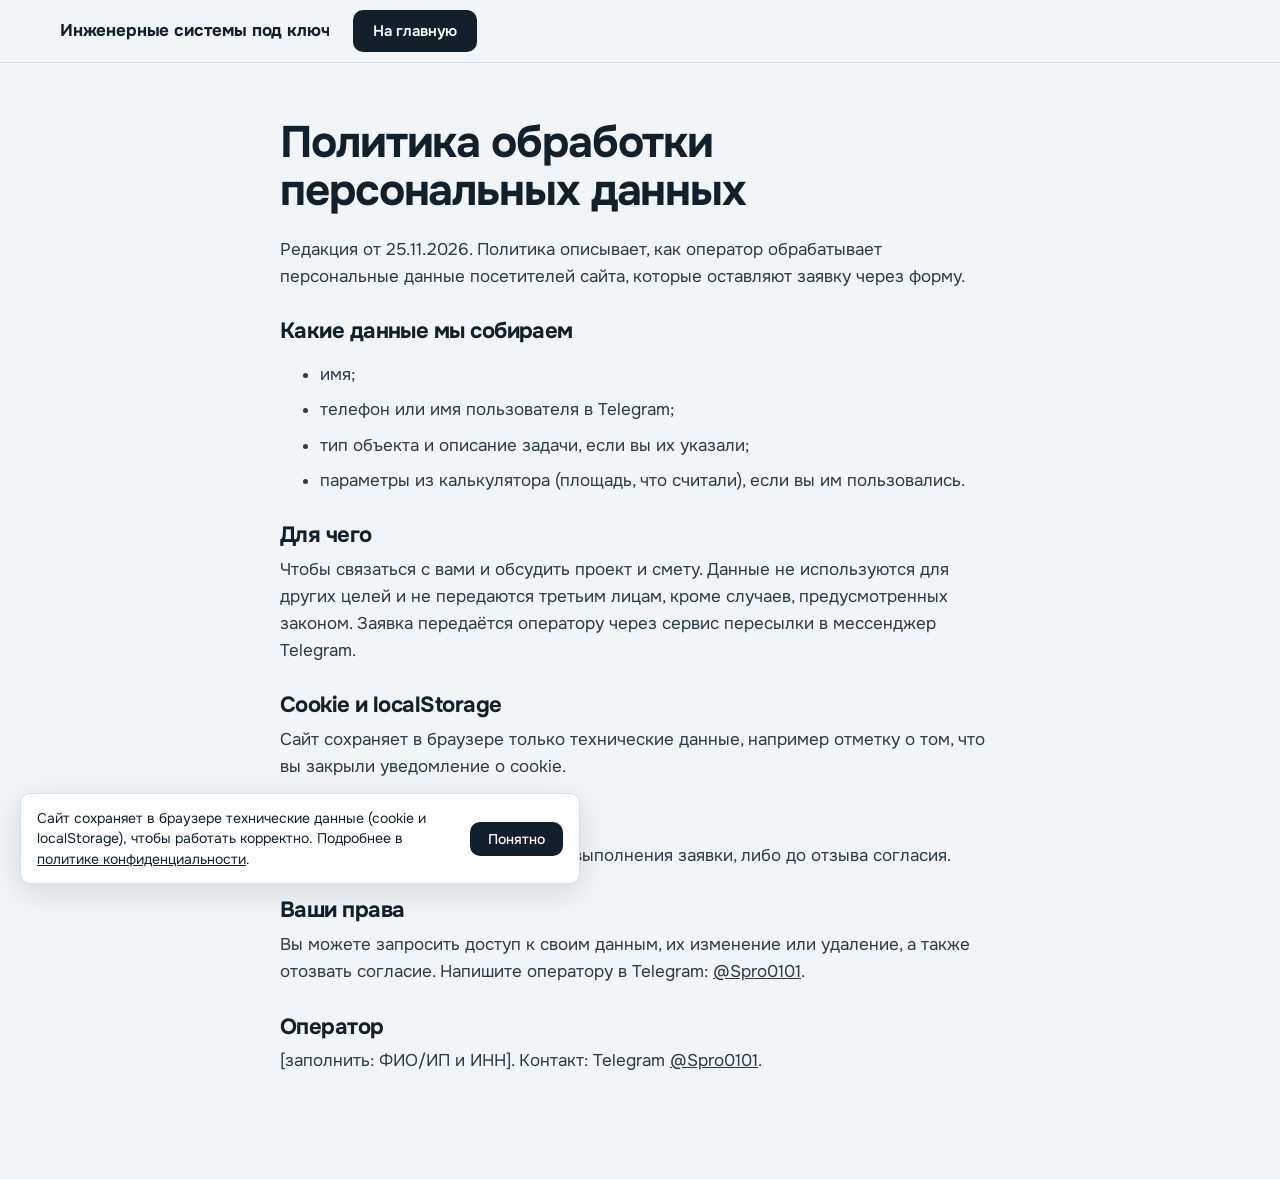
==== privacy.html @ 91e9ac5f "init: landing Инженерные системы под ключ (СПб и ЛО) Co-Authored-By: Claude Sonnet 5.5 <noreply@anth" ====
<!DOCTYPE html>
<html lang="ru">
<head>
<meta charset="utf-8">
<meta name="viewport" content="width=device-width, initial-scale=1">
<title>Политика обработки персональных данных - Инженерные системы под ключ</title>
<meta name="description" content="Как сайт обрабатывает персональные данные посетителей сайта, оставивших заявку через форму.">
<meta name="robots" content="index, follow">
<link rel="canonical" href="https://murzzsite.github.io/spro-engineering-spb/privacy.html">
<meta property="og:title" content="Политика обработки персональных данных - Инженерные системы под ключ">
<meta property="og:description" content="Как сайт обрабатывает персональные данные посетителей сайта, оставивших заявку через форму.">
<meta property="og:type" content="website">
<meta property="og:url" content="https://murzzsite.github.io/spro-engineering-spb/privacy.html">
<meta property="og:locale" content="ru_RU">
<meta property="og:site_name" content="Инженерные системы под ключ">
<meta name="twitter:card" content="summary">
<meta name="twitter:title" content="Политика обработки персональных данных - Инженерные системы под ключ">
<meta name="twitter:description" content="Как сайт обрабатывает персональные данные посетителей сайта, оставивших заявку через форму.">
<link href="https://fonts.googleapis.com/css2?family=Onest:wght@300..800&display=swap" rel="stylesheet">
<link rel="stylesheet" href="styles.css">
</head>
<body>
<header class="header"><div class="header__inner"><a class="brand" href="./"><span>Инженерные системы под ключ</span></a><a class="btn btn--head" href="./">На главную</a></div></header>
<main class="legal">
  <h1>Политика обработки персональных данных</h1>
  <p>Редакция от 25.11.2026. Политика описывает, как оператор обрабатывает персональные данные посетителей сайта, которые оставляют заявку через форму.</p>
  <h2>Какие данные мы собираем</h2>
  <ul><li>имя;</li><li>телефон или имя пользователя в Telegram;</li><li>тип объекта и описание задачи, если вы их указали;</li><li>параметры из калькулятора (площадь, что считали), если вы им пользовались.</li></ul>
  <h2>Для чего</h2>
  <p>Чтобы связаться с вами и обсудить проект и смету. Данные не используются для других целей и не передаются третьим лицам, кроме случаев, предусмотренных законом. Заявка передаётся оператору через сервис пересылки в мессенджер Telegram.</p>
  <h2>Cookie и localStorage</h2>
  <p>Сайт сохраняет в браузере только технические данные, например отметку о том, что вы закрыли уведомление о cookie.</p>
  <h2>Как долго хранятся</h2>
  <p>Пока это нужно для связи с вами и выполнения заявки, либо до отзыва согласия.</p>
  <h2>Ваши права</h2>
  <p>Вы можете запросить доступ к своим данным, их изменение или удаление, а также отозвать согласие. Напишите оператору в Telegram: <a href="https://t.me/Spro0101">@Spro0101</a>.</p>
  <h2>Оператор</h2>
  <p>[заполнить: ФИО/ИП и ИНН]. Контакт: Telegram <a href="https://t.me/Spro0101">@Spro0101</a>.</p>
</main>
<script src="cookie.js" defer></script>
</body>
</html>
---- styles.css ----
:root{
  --bg:#F2F5F7; --surface:#fff; --ink:#12202B; --muted:#55656F; --line:#D5DEE4;
  --power:#E09A00; --heat:#D8432A; --water:#2A7DB8; --smart:#12A08A;
  --font:"Onest",system-ui,"Segoe UI",Arial,sans-serif;
  --mk-bg:var(--bg); --mk-surface:#fff; --mk-text:var(--ink); --mk-muted:var(--muted);
  --mk-accent:var(--heat); --mk-fill:rgba(18,32,43,.07);
  --r:10px;
}
*{box-sizing:border-box}
html{scroll-behavior:auto;-webkit-text-size-adjust:100%}
body{margin:0;background:var(--bg);color:var(--ink);font:400 17px/1.6 var(--font);overflow-x:hidden}
img,svg{max-width:100%}
a{color:inherit}
h1,h2,h3{margin:0;font-weight:700;line-height:1.08;letter-spacing:-.025em;text-wrap:balance;overflow-wrap:anywhere}
p{margin:0}
.wrap{width:100%;max-width:1200px;margin:0 auto;padding:0 20px}
:focus-visible{outline:3px solid var(--water);outline-offset:3px}

/* buttons */
.btn{display:inline-flex;align-items:center;justify-content:center;gap:8px;min-height:46px;padding:12px 22px;border:2px solid var(--ink);border-radius:var(--r);background:var(--ink);color:#fff;font:600 16px/1.2 var(--font);text-decoration:none;cursor:pointer;transition:background .2s,color .2s,border-color .2s}
.btn:hover{background:var(--heat);border-color:var(--heat)}
.btn--ghost{background:transparent;color:var(--ink)}
.btn--ghost:hover{background:var(--ink);border-color:var(--ink);color:#fff}
.btn--big{min-height:56px;padding:15px 28px;font-size:17px}
.btn--head{min-height:42px;padding:9px 18px;font-size:15px}

/* header */
.header{position:sticky;top:0;z-index:50;background:rgba(242,245,247,.9);backdrop-filter:blur(10px);border-bottom:1px solid var(--line)}
.header__inner{display:flex;align-items:center;gap:24px;max-width:1200px;margin:0 auto;padding:10px 20px;min-width:0}
.brand{display:flex;align-items:center;gap:10px;text-decoration:none;font-weight:700;letter-spacing:-.01em;min-width:0;flex-shrink:1}
.brand__mark{flex:0 0 auto;color:var(--ink)}
.brand span{white-space:nowrap;overflow:hidden;text-overflow:ellipsis}
.nav{display:flex;gap:26px;margin-left:auto}
.nav a{text-decoration:none;font-weight:500;white-space:nowrap;font-size:16px}
.btn--head{flex:0 0 auto;white-space:nowrap}

/* hero */
.hero{position:relative;padding:56px 0 120px;overflow:hidden;background-image:linear-gradient(var(--line) 1px,transparent 1px),linear-gradient(90deg,var(--line) 1px,transparent 1px);background-size:48px 48px;background-position:-1px -1px}
.hero::before{content:"";position:absolute;inset:0;background:linear-gradient(180deg,rgba(242,245,247,.78),rgba(242,245,247,.96) 70%,var(--bg))}
.hero__grid{position:relative;display:grid;grid-template-columns:minmax(0,1.5fr) minmax(0,1fr);gap:56px;align-items:end}
.hero__kicker{font-weight:500;color:var(--muted);margin-bottom:22px;font-size:16px}
.hero__h1{font-size:clamp(40px,6.2vw,88px);font-weight:700;letter-spacing:-.04em;line-height:.98}
.hero__lead{margin-top:28px;max-width:34em;font-size:19px;color:#2a3a46}
.hero__cta{display:flex;flex-wrap:wrap;gap:12px;margin-top:34px}
.hero__facts{list-style:none;margin:0;padding:0;display:grid;gap:0;border-left:3px solid var(--ink)}
.hero__facts li{padding:16px 0 16px 22px;border-bottom:1px solid var(--line);display:grid;gap:2px}
.hero__facts li:last-child{border-bottom:0}
.hero__facts b{font-size:clamp(28px,3.4vw,40px);font-weight:700;letter-spacing:-.03em;line-height:1.05}
.hero__facts span{color:var(--muted);font-size:16px}
.hero__routes{position:absolute;left:0;bottom:0;width:100%;height:150px;pointer-events:none}
.rt{fill:none;stroke-width:4;stroke-dasharray:1;stroke-dashoffset:1;stroke-linecap:round;vector-effect:non-scaling-stroke;animation:draw 2.4s .3s cubic-bezier(.22,1,.36,1) forwards}
.rt--heat{stroke:var(--heat)}.rt--water{stroke:var(--water);animation-delay:.5s}.rt--power{stroke:var(--power);animation-delay:.7s}
@keyframes draw{to{stroke-dashoffset:0}}

/* scene */
.scene{position:relative;background:var(--surface);border-top:1px solid var(--line);border-bottom:1px solid var(--line)}
.scene.is-pin{height:520vh}
.scene__stick{display:flex;align-items:center;padding:56px 0}
.is-pin .scene__stick{position:sticky;top:57px;height:calc(100vh - 57px);height:calc(100svh - 57px);overflow:hidden;padding:0}
.scene__grid{display:grid;grid-template-columns:minmax(0,5fr) minmax(0,7fr);gap:40px;align-items:center}
.scene__h{font-size:clamp(28px,3.4vw,44px);margin-bottom:22px}
.scene__tabs{list-style:none;display:none;flex-wrap:wrap;gap:8px;margin:0 0 22px;padding:0}
.scene__tabs button{min-height:40px;padding:8px 14px;border:2px solid var(--line);border-radius:999px;background:transparent;font:500 15px/1.1 var(--font);color:var(--muted);cursor:pointer;transition:all .25s}
.scene__tabs button.is-on{border-color:var(--ink);background:var(--ink);color:#fff}
.scene__text{display:grid;gap:22px}
.is-pin .scene__tabs{display:flex}
.is-pin .scene__text{gap:0}
.is-pin .st{grid-area:1/1;opacity:0;transform:translateY(14px);pointer-events:none;transition:opacity .45s,transform .55s cubic-bezier(.22,1,.36,1)}
.is-pin .st.is-on{opacity:1;transform:none;pointer-events:auto}
.st h3{font-size:clamp(22px,2.2vw,28px);margin-bottom:12px}
.st p{color:#2a3a46}
.st__price{margin-top:16px;padding-top:14px;border-top:2px solid var(--ink);font-size:18px}
.st__price b{font-size:clamp(26px,3vw,36px);letter-spacing:-.03em;margin-right:6px}
.scene__fig{margin:0}
#house{display:block;width:100%;height:auto;max-height:calc(100svh - 150px);border:1px solid var(--line);border-radius:var(--r);background:var(--bg)}
.is-pin .ly path[pathLength="1"]{stroke-dasharray:1 1;stroke-dashoffset:1}
.pop{transform-box:fill-box;transform-origin:center}
.is-pin .pop{opacity:0;transform:scale(.3);transition:opacity .4s,transform .5s cubic-bezier(.34,1.56,.64,1)}
.is-pin .pop.in{opacity:1;transform:none}
.ly{transition:opacity .4s}
.flow{opacity:.9;animation:flow 1.4s linear infinite;transition:opacity .4s}
.is-pin .flow{opacity:0}
.is-pin .flow.in{opacity:.9}
@keyframes flow{to{stroke-dashoffset:-34}}
.ring{transform-box:fill-box;transform-origin:center;opacity:0;animation:ring 2.2s ease-out infinite}
.ring--2{animation-delay:1.1s}
.is-pin .ring:not(.in){animation:none}
@keyframes ring{0%{opacity:.8;transform:scale(.6)}100%{opacity:0;transform:scale(2.6)}}
.legend{display:flex;flex-wrap:wrap;gap:6px 16px;margin-top:12px;font-size:14px;color:var(--muted)}
.legend span{display:inline-flex;align-items:center;gap:6px}
.legend i{width:16px;height:4px;border-radius:2px;display:inline-block}

/* sections */
.sec{padding:96px 0}
.sec__h{font-size:clamp(28px,4vw,52px);max-width:20em;margin-bottom:34px}
.why__list{border-top:2px solid var(--ink)}
.why__row{display:grid;grid-template-columns:minmax(0,5fr) minmax(0,7fr);gap:32px;padding:22px 0;border-bottom:1px solid var(--line);align-items:baseline}
.why__fear{font-size:clamp(20px,2.2vw,28px);font-weight:700;letter-spacing:-.02em;line-height:1.15}
.why__ans{color:#2a3a46;max-width:36em}
.why__note{margin-top:34px;max-width:40em;font-size:20px;font-weight:500}
.aud{background:var(--surface);border-top:1px solid var(--line);border-bottom:1px solid var(--line)}
.aud__grid{display:grid;grid-template-columns:1fr 1fr;gap:56px}
.aud .sec__h{font-size:clamp(24px,2.8vw,34px);margin-bottom:16px}
.aud p{color:#2a3a46}

/* calc */
.calc__box{display:grid;grid-template-columns:minmax(0,1fr) minmax(0,1fr);background:var(--surface);border:2px solid var(--ink);border-radius:var(--r);overflow:hidden}
.calc__ctl{padding:32px;display:grid;gap:20px;align-content:start}
.calc__what{align-self:start;justify-self:start;max-width:100%;flex-wrap:nowrap}
.calc__what [data-pill-item]{white-space:nowrap}
.calc__area{display:flex;justify-content:space-between;align-items:baseline;gap:12px;font-weight:500}
.calc__areaval{display:inline-flex;align-items:baseline;gap:6px}
.calc__areaval input{width:5.2em;padding:6px 8px;border:2px solid var(--line);border-radius:8px;font:700 28px/1.1 var(--font);text-align:right;font-variant-numeric:tabular-nums;color:var(--ink);background:var(--bg)}
.calc__areaval em{font-style:normal;font-size:20px;color:var(--muted)}
input[type=range]{width:100%;height:32px;background:transparent;-webkit-appearance:none;appearance:none;accent-color:var(--ink)}
input[type=range]::-webkit-slider-runnable-track{height:6px;background:var(--line);border-radius:3px}
input[type=range]::-webkit-slider-thumb{-webkit-appearance:none;width:28px;height:28px;margin-top:-11px;border-radius:50%;background:var(--ink);border:4px solid #fff;box-shadow:0 0 0 2px var(--ink)}
input[type=range]::-moz-range-track{height:6px;background:var(--line);border-radius:3px}
input[type=range]::-moz-range-thumb{width:20px;height:20px;border-radius:50%;background:var(--ink);border:4px solid #fff;box-shadow:0 0 0 2px var(--ink)}
.calc__tip{font-size:15px;color:var(--muted)}
.calc__out{padding:32px;background:var(--bg);border-left:2px solid var(--ink);display:grid;gap:14px;align-content:start}
.calc__lab{color:var(--muted);font-weight:500}
.calc__sum{font-size:clamp(40px,6vw,76px);font-weight:700;letter-spacing:-.04em;line-height:1;font-variant-numeric:tabular-nums;overflow-wrap:anywhere}
.calc__sum small{font-size:.5em;font-weight:500;color:var(--muted)}
.calc__bar{display:flex;height:10px;border-radius:5px;overflow:hidden;background:var(--line)}
.calc__bar i{display:block;height:100%;transition:width .5s cubic-bezier(.22,1,.36,1)}
.b-power{background:var(--power)}.b-heat{background:var(--heat)}.b-free{background:var(--smart)}
.calc__rows{margin:0;display:grid;gap:8px}
.calc__rows>div{display:flex;justify-content:space-between;gap:16px;font-size:16px;align-items:baseline}
.calc__rows dt{display:flex;align-items:baseline;gap:8px;min-width:0}
.calc__rows dt i{width:10px;height:10px;border-radius:2px;flex:0 0 auto}
.calc__rows dd{margin:0;font-weight:700;font-variant-numeric:tabular-nums;white-space:nowrap}
.calc__disc{font-size:15px;color:var(--muted);padding-top:6px;border-top:1px solid var(--line)}
.calc__ex{margin-top:22px;color:var(--muted);max-width:44em}

/* steps */
.steps__list{list-style:none;margin:0;padding:0;display:grid;grid-template-columns:repeat(5,minmax(0,1fr));gap:0;counter-reset:s;border-top:2px solid var(--ink)}
.steps__list li{counter-increment:s;padding:20px 18px 0 0;position:relative}
.steps__list li::before{content:counter(s);display:block;font-weight:700;font-size:15px;color:var(--muted);margin-bottom:10px}
.steps__list h3{font-size:22px;margin-bottom:8px}
.steps__list p{font-size:16px;color:#2a3a46}

/* guide */
.guide{padding:0 0 96px}
.guide__box{display:grid;grid-template-columns:minmax(0,1fr) auto;gap:32px;align-items:center;background:var(--ink);color:#fff;border-radius:var(--r);padding:40px}
.guide__box .sec__h{font-size:clamp(24px,3vw,38px);margin-bottom:14px}
.guide__box p{color:#cfd9e0;max-width:38em}
.guide__box .btn{background:#fff;color:var(--ink);border-color:#fff}
.guide__box .btn:hover{background:var(--power);border-color:var(--power);color:var(--ink)}

/* faq */
.faq{background:var(--surface);border-top:1px solid var(--line)}
.faq__list{border-top:2px solid var(--ink);max-width:860px}
.faq details{border-bottom:1px solid var(--line)}
.faq summary{list-style:none;cursor:pointer;padding:20px 40px 20px 0;font-size:20px;font-weight:600;letter-spacing:-.01em;position:relative}
.faq summary::-webkit-details-marker{display:none}
.faq summary::after{content:"+";position:absolute;right:4px;top:50%;transform:translateY(-50%);font-size:28px;font-weight:400;transition:transform .3s}
.faq details[open] summary::after{transform:translateY(-50%) rotate(45deg)}
.faq details p{padding:0 0 22px;color:#2a3a46;max-width:44em}

/* contact */
.contact__grid{display:grid;grid-template-columns:minmax(0,1fr) minmax(0,1fr);gap:56px;align-items:start}
.contact__grid>div>p{max-width:30em;color:#2a3a46}
.tg{display:inline-block;margin-top:22px;font-size:clamp(32px,5vw,56px);font-weight:700;letter-spacing:-.03em;text-decoration:none;border-bottom:4px solid var(--heat)}
.contact__area{margin-top:22px;color:var(--muted)}
.form{display:grid;gap:16px;background:var(--surface);border:2px solid var(--ink);border-radius:var(--r);padding:28px}
.form label{display:grid;gap:6px;font-weight:500;font-size:15px}
.form input[type=text],.form select{width:100%;min-height:48px;padding:10px 12px;border:2px solid var(--line);border-radius:8px;font:400 17px var(--font);color:var(--ink);background:var(--bg)}
.form input:focus,.form select:focus{border-color:var(--ink);outline:none}
.form .form__ok{display:flex;gap:10px;align-items:flex-start;font-weight:400;font-size:14px;color:var(--muted);line-height:1.45}
.form__ok input{width:22px;height:22px;flex:0 0 auto;margin:0;accent-color:var(--ink)}
.form__msg{min-height:1.4em;font-size:15px;color:var(--smart);font-weight:500}
.form__msg.err{color:var(--heat)}
.form .btn:disabled{opacity:.6}

.footer{border-top:1px solid var(--line);padding:32px 0 40px;font-size:14px;color:var(--muted)}
.footer__in{display:grid;gap:6px}

/* legal */
.legal{max-width:760px;margin:0 auto;padding:56px 20px 96px}
.legal h1{font-size:clamp(30px,5vw,44px);margin-bottom:22px}
.legal h2{font-size:22px;margin:30px 0 8px}
.legal p,.legal li{color:#2a3a46;margin-bottom:8px}

/* responsive */
@media (max-width:900px){
  .hero{padding:48px 0 110px}
  .hero__grid{grid-template-columns:1fr;gap:36px}
  .why__row{grid-template-columns:1fr;gap:8px}
  .aud__grid,.contact__grid{grid-template-columns:1fr;gap:36px}
  .calc__box{grid-template-columns:1fr}
  .calc__out{border-left:0;border-top:2px solid var(--ink)}
  .steps__list{grid-template-columns:1fr 1fr;gap:0 24px}
  .steps__list li{padding-bottom:22px}
  .guide__box{grid-template-columns:1fr;padding:28px}
  .sec{padding:72px 0}
}
@media (max-width:820px){
  .scene__grid{grid-template-columns:1fr;gap:12px}
  .is-pin .scene__stick{align-items:flex-start;padding-top:10px}
  .scene__h{display:none}
  .scene__fig{order:-1}
  .is-pin #house{max-height:40svh}
  .scene__tabs{gap:6px;margin-bottom:10px}
  .scene__tabs button{min-height:38px;padding:7px 11px;font-size:14px}
  .legend{display:none}
  .st h3{margin-bottom:6px}
  .st p{font-size:15px;line-height:1.45}
  .st__price{margin-top:8px;padding-top:8px;font-size:16px}
  .scene:not(.is-pin) .scene__grid{gap:24px}
  .scene:not(.is-pin) #house{max-height:none}
}
@media (max-width:760px){
  .nav{display:none}
  .btn--head{margin-left:auto}
}
@media (max-width:560px){
  body{font-size:16px}
  .calc__ctl,.calc__out{padding:22px 18px}
  .calc__what [data-pill-item]{padding:9px 11px;font-size:14px}
  .form{padding:20px 16px}
  .steps__list{grid-template-columns:1fr}
  .hero__cta .btn{width:100%}
  .brand span{font-size:14px}
}
@media (max-width:400px){
  .brand span{display:none}
}
@media (prefers-reduced-motion:reduce){
  .rt{animation:none;stroke-dashoffset:0}
  .flow,.ring{animation:none}
  .st,.pop,.calc__bar i{transition:none}
}
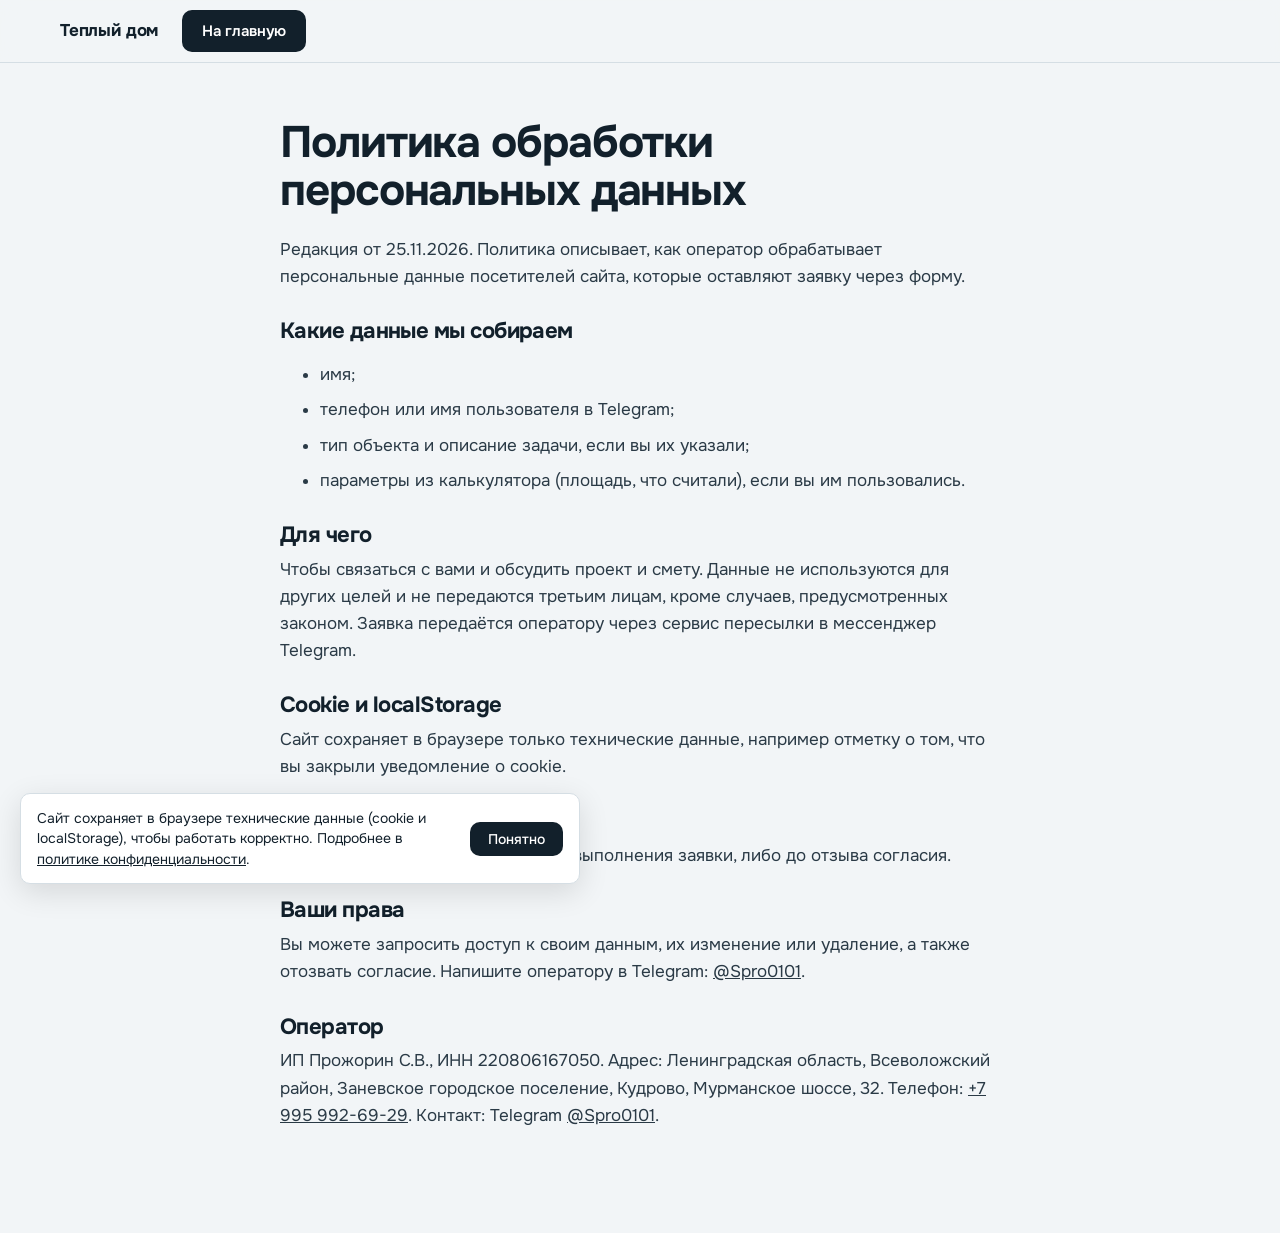
==== commit 71bfae14: "Правки клиента: название Теплый дом, контакты, реквизиты, порядок этапов, бот Co-Authored-By: Claude" ====
--- a/privacy.html
+++ b/privacy.html
@@ -3,24 +3,24 @@
 <head>
 <meta charset="utf-8">
 <meta name="viewport" content="width=device-width, initial-scale=1">
-<title>Политика обработки персональных данных - Инженерные системы под ключ</title>
+<title>Политика обработки персональных данных - Теплый дом</title>
 <meta name="description" content="Как сайт обрабатывает персональные данные посетителей сайта, оставивших заявку через форму.">
 <meta name="robots" content="index, follow">
 <link rel="canonical" href="https://murzzsite.github.io/spro-engineering-spb/privacy.html">
-<meta property="og:title" content="Политика обработки персональных данных - Инженерные системы под ключ">
+<meta property="og:title" content="Политика обработки персональных данных - Теплый дом">
 <meta property="og:description" content="Как сайт обрабатывает персональные данные посетителей сайта, оставивших заявку через форму.">
 <meta property="og:type" content="website">
 <meta property="og:url" content="https://murzzsite.github.io/spro-engineering-spb/privacy.html">
 <meta property="og:locale" content="ru_RU">
-<meta property="og:site_name" content="Инженерные системы под ключ">
+<meta property="og:site_name" content="Теплый дом">
 <meta name="twitter:card" content="summary">
-<meta name="twitter:title" content="Политика обработки персональных данных - Инженерные системы под ключ">
+<meta name="twitter:title" content="Политика обработки персональных данных - Теплый дом">
 <meta name="twitter:description" content="Как сайт обрабатывает персональные данные посетителей сайта, оставивших заявку через форму.">
 <link href="https://fonts.googleapis.com/css2?family=Onest:wght@300..800&display=swap" rel="stylesheet">
 <link rel="stylesheet" href="styles.css">
 </head>
 <body>
-<header class="header"><div class="header__inner"><a class="brand" href="./"><span>Инженерные системы под ключ</span></a><a class="btn btn--head" href="./">На главную</a></div></header>
+<header class="header"><div class="header__inner"><a class="brand" href="./"><span>Теплый дом</span></a><a class="btn btn--head" href="./">На главную</a></div></header>
 <main class="legal">
   <h1>Политика обработки персональных данных</h1>
   <p>Редакция от 25.11.2026. Политика описывает, как оператор обрабатывает персональные данные посетителей сайта, которые оставляют заявку через форму.</p>
@@ -35,7 +35,7 @@
   <h2>Ваши права</h2>
   <p>Вы можете запросить доступ к своим данным, их изменение или удаление, а также отозвать согласие. Напишите оператору в Telegram: <a href="https://t.me/Spro0101">@Spro0101</a>.</p>
   <h2>Оператор</h2>
-  <p>[заполнить: ФИО/ИП и ИНН]. Контакт: Telegram <a href="https://t.me/Spro0101">@Spro0101</a>.</p>
+  <p>ИП Прожорин С.В., ИНН 220806167050. Адрес: Ленинградская область, Всеволожский район, Заневское городское поселение, Кудрово, Мурманское шоссе, 32. Телефон: <a href="tel:+79959926929">+7 995 992-69-29</a>. Контакт: Telegram <a href="https://t.me/Spro0101">@Spro0101</a>.</p>
 </main>
 <script src="cookie.js" defer></script>
 </body>
--- a/styles.css
+++ b/styles.css
@@ -231,3 +231,12 @@
   .flow,.ring{animation:none}
   .st,.pop,.calc__bar i{transition:none}
 }
+
+.head__tel{margin-left:auto;font-weight:600;font-size:15px;text-decoration:none;white-space:nowrap;color:var(--ink)}
+.btn--call{display:none}
+.contact__tel{margin-top:14px;font-size:20px;font-weight:600}
+.contact__tel a{text-decoration:none}
+.contact__addr{margin-top:8px;color:var(--muted)}
+.footer__in a{color:inherit}
+@media (max-width:900px){.head__tel{display:none}}
+@media (max-width:760px){.btn--call{display:inline-flex}}
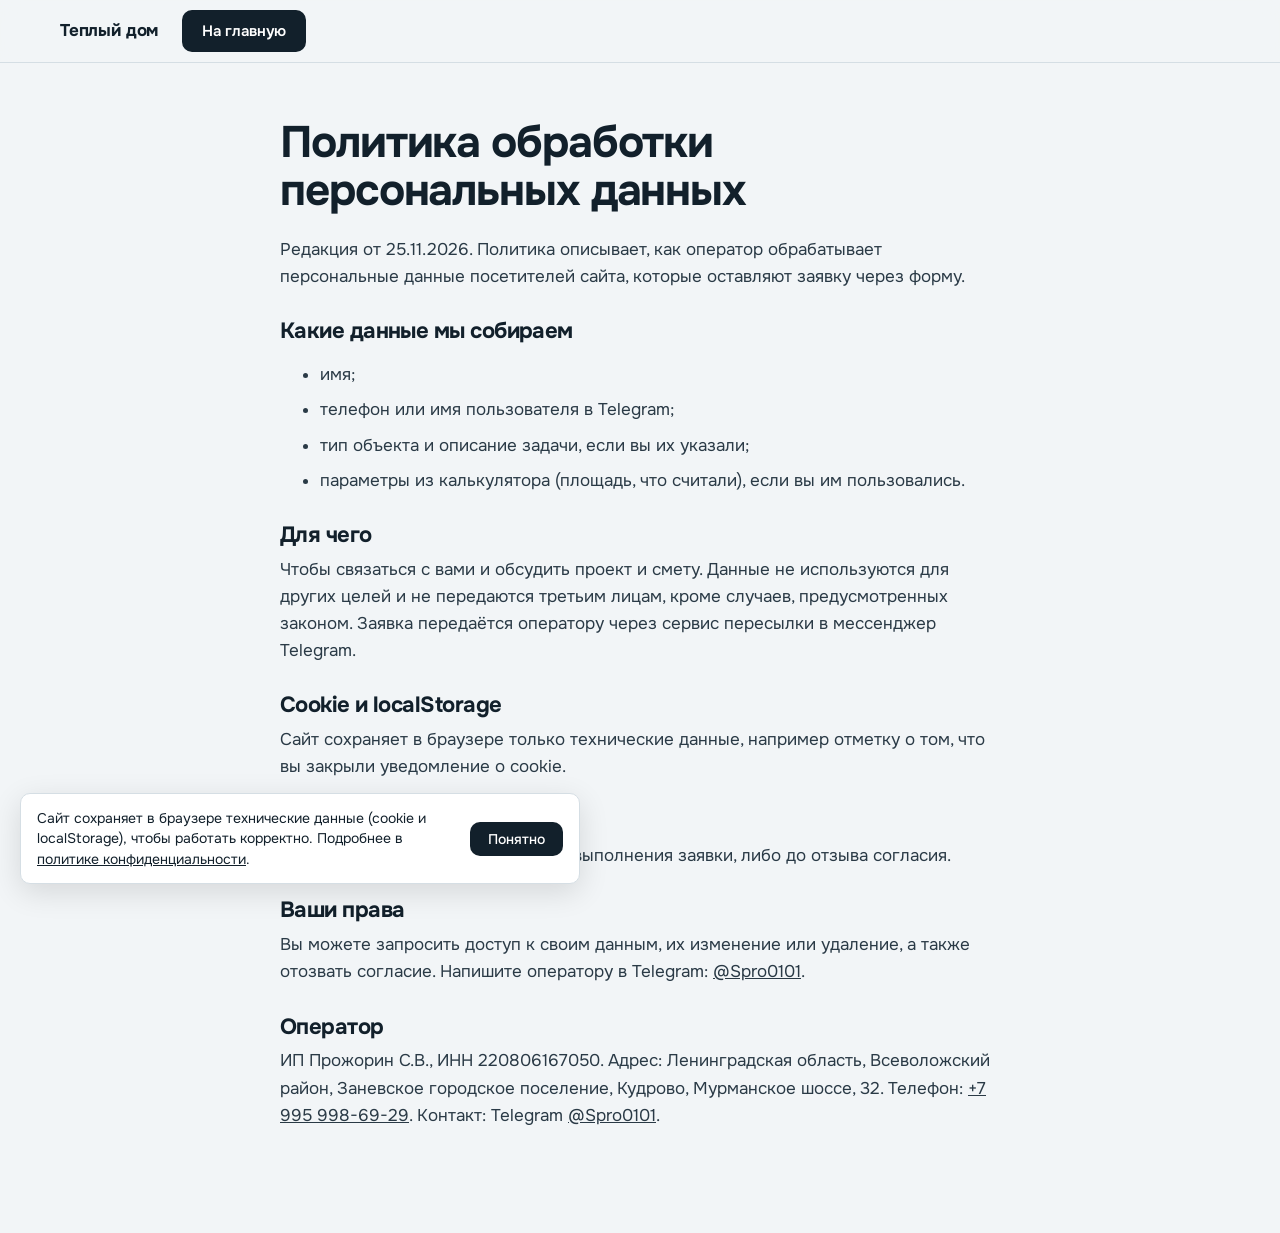
==== commit e4d7b214: "Исправлен номер телефона: +7 995 998-69-29 Co-Authored-By: Claude Sonnet 5.5 <noreply@anthropic.com>" ====
--- a/privacy.html
+++ b/privacy.html
@@ -35,7 +35,7 @@
   <h2>Ваши права</h2>
   <p>Вы можете запросить доступ к своим данным, их изменение или удаление, а также отозвать согласие. Напишите оператору в Telegram: <a href="https://t.me/Spro0101">@Spro0101</a>.</p>
   <h2>Оператор</h2>
-  <p>ИП Прожорин С.В., ИНН 220806167050. Адрес: Ленинградская область, Всеволожский район, Заневское городское поселение, Кудрово, Мурманское шоссе, 32. Телефон: <a href="tel:+79959926929">+7 995 992-69-29</a>. Контакт: Telegram <a href="https://t.me/Spro0101">@Spro0101</a>.</p>
+  <p>ИП Прожорин С.В., ИНН 220806167050. Адрес: Ленинградская область, Всеволожский район, Заневское городское поселение, Кудрово, Мурманское шоссе, 32. Телефон: <a href="tel:+79959986929">+7 995 998-69-29</a>. Контакт: Telegram <a href="https://t.me/Spro0101">@Spro0101</a>.</p>
 </main>
 <script src="cookie.js" defer></script>
 </body>
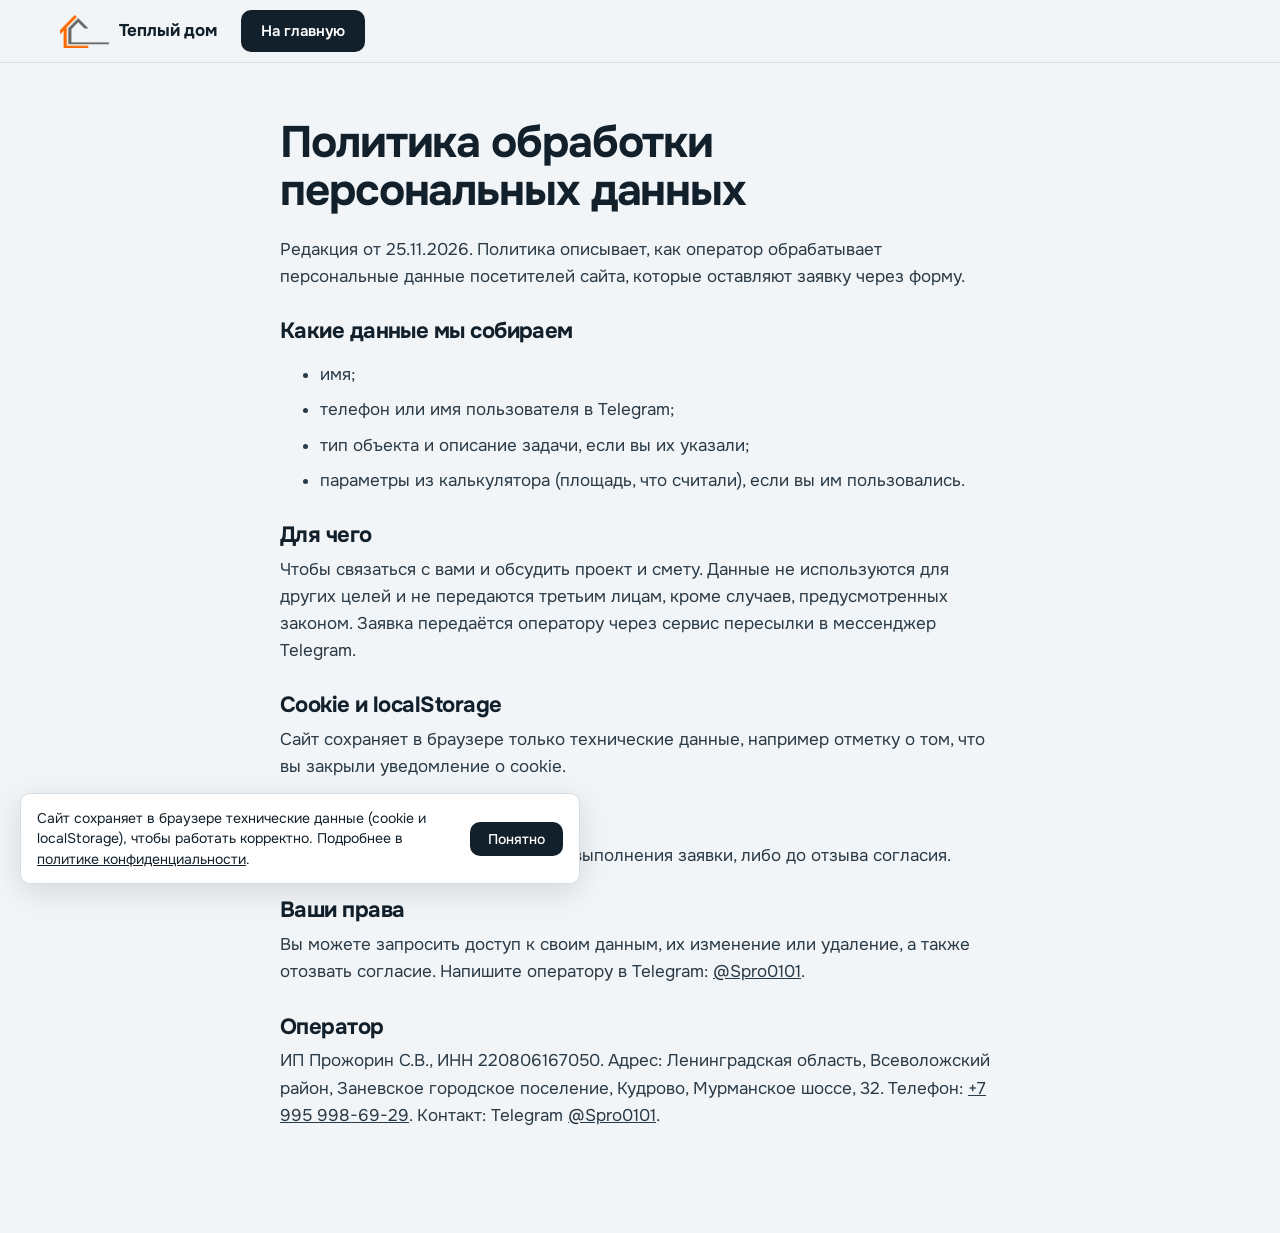
==== commit fec0af93: "Логотип в шапку, подвал и favicon, галерея фото с объектов Co-Authored-By: Claude Sonnet 5.5 <norepl" ====
--- a/privacy.html
+++ b/privacy.html
@@ -18,9 +18,11 @@
 <meta name="twitter:description" content="Как сайт обрабатывает персональные данные посетителей сайта, оставивших заявку через форму.">
 <link href="https://fonts.googleapis.com/css2?family=Onest:wght@300..800&display=swap" rel="stylesheet">
 <link rel="stylesheet" href="styles.css">
+<link rel="icon" type="image/png" href="img/favicon-64.png">
+<link rel="apple-touch-icon" href="img/apple-touch-icon.png">
 </head>
 <body>
-<header class="header"><div class="header__inner"><a class="brand" href="./"><span>Теплый дом</span></a><a class="btn btn--head" href="./">На главную</a></div></header>
+<header class="header"><div class="header__inner"><a class="brand" href="./"><img class="brand__mark" src="img/logo-mark.png" width="48" height="33" alt=""><span>Теплый дом</span></a><a class="btn btn--head" href="./">На главную</a></div></header>
 <main class="legal">
   <h1>Политика обработки персональных данных</h1>
   <p>Редакция от 25.11.2026. Политика описывает, как оператор обрабатывает персональные данные посетителей сайта, которые оставляют заявку через форму.</p>
--- a/styles.css
+++ b/styles.css
@@ -28,7 +28,7 @@
 .header{position:sticky;top:0;z-index:50;background:rgba(242,245,247,.9);backdrop-filter:blur(10px);border-bottom:1px solid var(--line)}
 .header__inner{display:flex;align-items:center;gap:24px;max-width:1200px;margin:0 auto;padding:10px 20px;min-width:0}
 .brand{display:flex;align-items:center;gap:10px;text-decoration:none;font-weight:700;letter-spacing:-.01em;min-width:0;flex-shrink:1}
-.brand__mark{flex:0 0 auto;color:var(--ink)}
+.brand__mark{flex:0 0 auto;height:33px;width:auto;display:block}
 .brand span{white-space:nowrap;overflow:hidden;text-overflow:ellipsis}
 .nav{display:flex;gap:26px;margin-left:auto}
 .nav a{text-decoration:none;font-weight:500;white-space:nowrap;font-size:16px}
@@ -175,6 +175,7 @@
 
 .footer{border-top:1px solid var(--line);padding:32px 0 40px;font-size:14px;color:var(--muted)}
 .footer__in{display:grid;gap:6px}
+.footer__logo{width:140px;height:auto;margin-bottom:10px}
 
 /* legal */
 .legal{max-width:760px;margin:0 auto;padding:56px 20px 96px}
@@ -226,6 +227,10 @@
 @media (max-width:400px){
   .brand span{display:none}
 }
+@media (max-width:640px){
+  .gal__grid{grid-template-columns:repeat(2,1fr);grid-auto-rows:150px;gap:10px}
+  .gal__i--w{grid-column:span 2;grid-row:span 2}
+}
 @media (prefers-reduced-motion:reduce){
   .rt{animation:none;stroke-dashoffset:0}
   .flow,.ring{animation:none}
@@ -240,3 +245,19 @@
 .footer__in a{color:inherit}
 @media (max-width:900px){.head__tel{display:none}}
 @media (max-width:760px){.btn--call{display:inline-flex}}
+
+/* gallery */
+.gal__lead{max-width:36em;color:var(--muted);margin:-14px 0 28px}
+.gal__grid{display:grid;grid-template-columns:repeat(4,1fr);grid-auto-rows:190px;gap:14px}
+.gal__i{position:relative;margin:0;overflow:hidden;border-radius:var(--r);background:var(--line);border:1px solid var(--line)}
+.gal__i--w{grid-column:span 2;grid-row:span 2}
+.gal__i--t{grid-row:span 2}
+.gal__i img{width:100%;height:100%;object-fit:cover;display:block;transition:transform .6s cubic-bezier(.2,.7,.2,1)}
+.gal__i:hover img{transform:scale(1.03)}
+.gal__i figcaption{position:absolute;left:10px;bottom:10px;right:10px;width:max-content;max-width:calc(100% - 20px);background:rgba(255,255,255,.92);color:var(--ink);font-size:13px;font-weight:600;line-height:1.25;padding:6px 10px;border-radius:6px}
+@media (max-width:900px){.gal__grid{grid-auto-rows:150px}}
+@media (max-width:640px){
+  .gal__grid{grid-template-columns:repeat(2,1fr);grid-auto-rows:150px;gap:10px}
+  .gal__i--w{grid-column:span 2;grid-row:span 2}
+  .gal__i figcaption{font-size:12px}
+}
